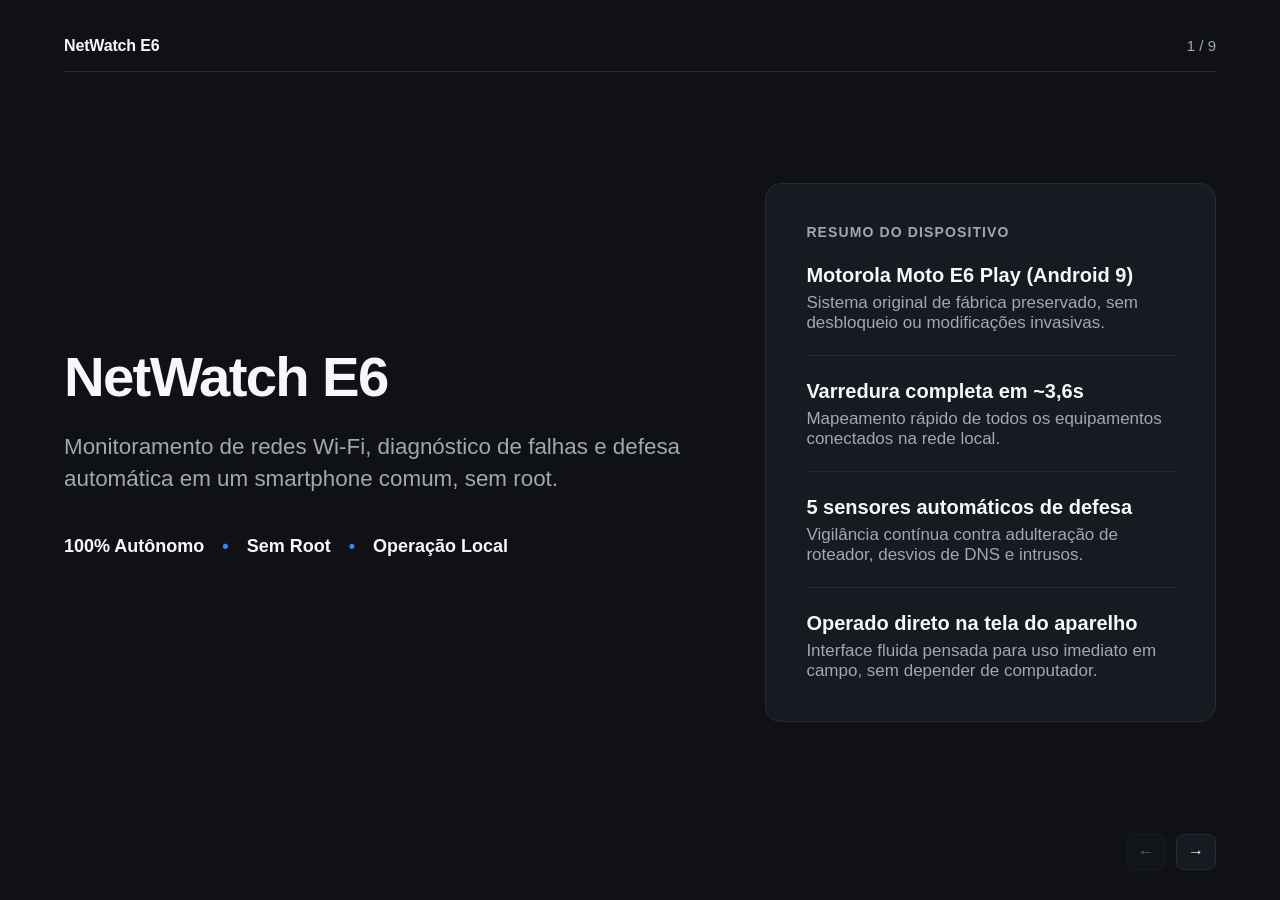
==== index.html @ 3c1adde3 "feat: NetWatch E6 - Monitoramento de rede, SOC automatico sem root e apresentacao interativa" ====
<!DOCTYPE html>
<html lang="pt-BR">
<head>
  <meta charset="UTF-8" />
  <meta name="viewport" content="width=device-width, initial-scale=1.0" />
  <title>NetWatch E6</title>
  <style>
    :root {
      --bg: #0F1115;
      --surface: #171A21;
      --surface-hover: #1D212A;
      --border: #262A34;
      --border-active: #3B82F6;
      --text: #F5F7FA;
      --text-muted: #A1A7B3;
      --accent: #3B82F6;
      --safe: #10B981;
      --warn: #F59E0B;
      --crit: #EF4444;
      --font: 'Inter', -apple-system, BlinkMacSystemFont, 'Segoe UI', Roboto, sans-serif;
    }

    * {
      box-sizing: border-box;
      margin: 0;
      padding: 0;
    }

    html, body {
      width: 100%;
      height: 100%;
      background-color: var(--bg);
      color: var(--text);
      font-family: var(--font);
      overflow: hidden;
      -webkit-font-smoothing: antialiased;
      user-select: none;
    }

    .deck {
      display: flex;
      flex-direction: column;
      width: 100vw;
      height: 100vh;
      max-width: 1680px;
      margin: 0 auto;
      padding: 36px 64px 28px;
    }

    /* Topo minimalista */
    .topbar {
      display: flex;
      align-items: center;
      justify-content: space-between;
      height: 36px;
      flex-shrink: 0;
      border-bottom: 1px solid var(--border);
      padding-bottom: 16px;
    }

    .brand {
      font-size: 16px;
      font-weight: 600;
      letter-spacing: -0.01em;
      color: var(--text);
    }

    .slide-counter {
      font-size: 15px;
      font-weight: 500;
      color: var(--text-muted);
      font-variant-numeric: tabular-nums;
    }

    /* Área principal 16:9 bem preenchida */
    .stage {
      position: relative;
      flex: 1;
      display: flex;
      align-items: center;
      width: 100%;
      overflow: hidden;
    }

    .slide {
      position: absolute;
      inset: 0;
      display: flex;
      flex-direction: column;
      justify-content: center;
      opacity: 0;
      pointer-events: none;
      transform: translateY(10px);
      transition: opacity 0.28s ease, transform 0.28s ease;
      padding: 24px 0;
    }

    .slide.active {
      opacity: 1;
      pointer-events: auto;
      transform: translateY(0);
    }

    /* Tipografia */
    .slide-header {
      margin-bottom: 32px;
    }

    .slide-title {
      font-size: clamp(36px, 3.2vw, 50px);
      font-weight: 700;
      letter-spacing: -0.025em;
      line-height: 1.12;
      color: var(--text);
      margin-bottom: 12px;
    }

    .slide-lead {
      font-size: clamp(19px, 1.45vw, 23px);
      color: var(--text-muted);
      line-height: 1.45;
      max-width: 980px;
      font-weight: 400;
    }

    /* Cartões e superfícies */
    .card {
      background-color: var(--surface);
      border: 1px solid var(--border);
      border-radius: 14px;
      padding: 32px 36px;
    }

    .card-title {
      font-size: clamp(21px, 1.55vw, 25px);
      font-weight: 600;
      color: var(--text);
      letter-spacing: -0.015em;
      margin-bottom: 12px;
      line-height: 1.25;
    }

    .card-text {
      font-size: clamp(18px, 1.3vw, 21px);
      color: var(--text-muted);
      line-height: 1.55;
    }

    /* Slide 1 - Capa 60% / 40% */
    .hero-grid {
      display: grid;
      grid-template-columns: 1.45fr 1fr;
      gap: 48px;
      align-items: stretch;
      width: 100%;
    }

    .hero-left {
      display: flex;
      flex-direction: column;
      justify-content: center;
      padding-right: 16px;
    }

    .hero-title {
      font-size: clamp(48px, 4.4vw, 68px);
      font-weight: 750;
      letter-spacing: -0.03em;
      line-height: 1.05;
      margin-bottom: 24px;
      color: var(--text);
    }

    .hero-subtitle {
      font-size: clamp(22px, 1.75vw, 28px);
      line-height: 1.45;
      color: var(--text-muted);
      margin-bottom: 40px;
      font-weight: 400;
    }

    .hero-pillars {
      display: flex;
      align-items: center;
      gap: 18px;
      font-size: clamp(18px, 1.3vw, 21px);
      font-weight: 600;
      color: var(--text);
    }

    .hero-pillars span.dot {
      color: var(--accent);
    }

    .hero-right {
      display: flex;
      flex-direction: column;
      justify-content: space-between;
      background-color: var(--surface);
      border: 1px solid var(--border);
      border-radius: 16px;
      padding: 40px;
    }

    .summary-label {
      font-size: 14px;
      font-weight: 600;
      text-transform: uppercase;
      letter-spacing: 0.08em;
      color: var(--text-muted);
      margin-bottom: 24px;
    }

    .summary-list {
      display: flex;
      flex-direction: column;
      gap: 24px;
    }

    .summary-item {
      padding-bottom: 22px;
      border-bottom: 1px solid var(--border);
    }

    .summary-item:last-child {
      padding-bottom: 0;
      border-bottom: none;
    }

    .summary-item-title {
      font-size: clamp(20px, 1.45vw, 24px);
      font-weight: 600;
      color: var(--text);
      margin-bottom: 6px;
    }

    .summary-item-desc {
      font-size: clamp(17px, 1.2vw, 19px);
      color: var(--text-muted);
    }

    /* Slide 2 & Slide 6 - Duas colunas */
    .two-col {
      display: grid;
      grid-template-columns: 1fr 1fr;
      gap: 36px;
      width: 100%;
      align-items: stretch;
    }

    .col-card {
      background-color: var(--surface);
      border: 1px solid var(--border);
      border-radius: 16px;
      padding: 42px 44px;
      display: flex;
      flex-direction: column;
      justify-content: space-between;
    }

    .col-tag {
      font-size: 14px;
      font-weight: 600;
      text-transform: uppercase;
      letter-spacing: 0.08em;
      color: var(--accent);
      margin-bottom: 18px;
    }

    .col-tag.neutral {
      color: var(--text-muted);
    }

    .col-heading {
      font-size: clamp(26px, 2vw, 32px);
      font-weight: 650;
      letter-spacing: -0.02em;
      color: var(--text);
      margin-bottom: 20px;
      line-height: 1.25;
    }

    .col-body {
      font-size: clamp(19px, 1.4vw, 22px);
      color: var(--text-muted);
      line-height: 1.6;
    }

    .clean-list {
      list-style: none;
      display: flex;
      flex-direction: column;
      gap: 18px;
      margin-top: 8px;
    }

    .clean-list li {
      font-size: clamp(18px, 1.3vw, 21px);
      color: var(--text-muted);
      line-height: 1.5;
      padding-left: 22px;
      position: relative;
    }

    .clean-list li strong {
      color: var(--text);
      font-weight: 600;
    }

    .clean-list li::before {
      content: "";
      position: absolute;
      left: 0;
      top: 11px;
      width: 7px;
      height: 7px;
      border-radius: 50%;
      background-color: var(--accent);
    }

    .clean-list.neutral-list li::before {
      background-color: var(--text-muted);
    }

    /* Slide 3 - Topologia de Rede (70% / 30%) */
    .topology-layout {
      display: grid;
      grid-template-columns: 2.25fr 1fr;
      gap: 32px;
      width: 100%;
      align-items: stretch;
    }

    .topology-stage {
      background-color: var(--surface);
      border: 1px solid var(--border);
      border-radius: 16px;
      padding: 24px 28px 20px;
      display: flex;
      flex-direction: column;
      justify-content: space-between;
    }

    .topology-svg-wrap {
      width: 100%;
      flex: 1;
      display: flex;
      align-items: center;
      justify-content: center;
    }

    .topology-svg {
      width: 100%;
      height: auto;
      max-height: 360px;
      overflow: visible;
    }

    .topo-mode-bar {
      display: flex;
      align-items: center;
      justify-content: space-between;
      gap: 16px;
      padding-top: 16px;
      border-top: 1px solid var(--border);
      margin-top: 10px;
    }

    .topo-mode-buttons {
      display: flex;
      align-items: center;
      gap: 10px;
    }

    .topo-mode-btn {
      background-color: var(--bg);
      color: var(--text-muted);
      border: 1px solid var(--border);
      border-radius: 8px;
      padding: 9px 15px;
      font-size: 15px;
      font-weight: 500;
      font-family: var(--font);
      cursor: pointer;
      transition: all 0.18s ease;
    }

    .topo-mode-btn:hover {
      color: var(--text);
      background-color: var(--surface-hover);
    }

    .topo-mode-btn.active {
      color: var(--text);
      border-color: var(--accent);
      background-color: var(--surface-hover);
    }

    .topo-mode-caption {
      font-size: 15px;
      color: var(--text-muted);
      text-align: right;
    }

    .topology-side {
      background-color: var(--surface);
      border: 1px solid var(--border);
      border-radius: 16px;
      padding: 32px 34px;
      display: flex;
      flex-direction: column;
      justify-content: space-between;
    }

    .topo-side-item {
      padding-bottom: 22px;
      border-bottom: 1px solid var(--border);
    }

    .topo-side-item:last-child {
      padding-bottom: 0;
      border-bottom: none;
    }

    .topo-side-title {
      font-size: clamp(19px, 1.35vw, 22px);
      font-weight: 600;
      color: var(--text);
      margin-bottom: 8px;
      line-height: 1.3;
    }

    .topo-side-desc {
      font-size: clamp(16px, 1.15vw, 18px);
      color: var(--text-muted);
      line-height: 1.5;
    }

    @keyframes dashFlow {
      to {
        stroke-dashoffset: -28;
      }
    }

    .flow-line {
      stroke-dasharray: 7 7;
      animation: dashFlow 1.1s linear infinite;
    }

    .topo-group {
      opacity: 0;
      transition: opacity 0.25s ease;
      pointer-events: none;
    }

    .topo-group.visible {
      opacity: 1;
    }

    /* Slide 3 - 5 Telas do App (Interativo) */
    .tabs-layout {
      display: grid;
      grid-template-columns: 380px 1fr;
      gap: 36px;
      width: 100%;
      align-items: stretch;
    }

    .tab-buttons {
      display: flex;
      flex-direction: column;
      gap: 12px;
    }

    .tab-btn {
      background-color: var(--surface);
      border: 1px solid var(--border);
      border-radius: 12px;
      padding: 20px 24px;
      text-align: left;
      cursor: pointer;
      transition: background-color 0.18s ease, border-color 0.18s ease;
      display: flex;
      align-items: center;
      justify-content: space-between;
      color: var(--text);
      font-family: var(--font);
    }

    .tab-btn:hover {
      background-color: var(--surface-hover);
    }

    .tab-btn.active {
      border-color: var(--accent);
      background-color: var(--surface-hover);
    }

    .tab-btn-name {
      font-size: clamp(18px, 1.3vw, 21px);
      font-weight: 600;
    }

    .tab-btn-num {
      font-size: 15px;
      font-weight: 500;
      color: var(--text-muted);
    }

    .tab-btn.active .tab-btn-num {
      color: var(--accent);
    }

    .tab-panel {
      background-color: var(--surface);
      border: 1px solid var(--border);
      border-radius: 16px;
      padding: 44px 48px;
      display: flex;
      flex-direction: column;
      justify-content: space-between;
    }

    .tab-panel-label {
      font-size: 14px;
      font-weight: 600;
      text-transform: uppercase;
      letter-spacing: 0.08em;
      color: var(--accent);
      margin-bottom: 14px;
    }

    .tab-panel-title {
      font-size: clamp(28px, 2.2vw, 36px);
      font-weight: 700;
      letter-spacing: -0.02em;
      color: var(--text);
      margin-bottom: 18px;
    }

    .tab-panel-desc {
      font-size: clamp(20px, 1.5vw, 24px);
      color: var(--text-muted);
      line-height: 1.55;
      margin-bottom: 32px;
    }

    .tab-highlights {
      display: grid;
      grid-template-columns: 1fr 1fr;
      gap: 20px;
      padding-top: 28px;
      border-top: 1px solid var(--border);
    }

    .tab-highlight-item {
      display: flex;
      flex-direction: column;
      gap: 6px;
    }

    .tab-highlight-title {
      font-size: 18px;
      font-weight: 600;
      color: var(--text);
    }

    .tab-highlight-text {
      font-size: 17px;
      color: var(--text-muted);
      line-height: 1.45;
    }

    /* Slide 4 - Descoberta Rápida */
    .metrics-row {
      display: grid;
      grid-template-columns: repeat(3, 1fr);
      gap: 28px;
      margin-bottom: 28px;
    }

    .metric-card {
      background-color: var(--surface);
      border: 1px solid var(--border);
      border-radius: 14px;
      padding: 32px 36px;
    }

    .metric-value {
      font-size: clamp(40px, 3.4vw, 54px);
      font-weight: 750;
      letter-spacing: -0.03em;
      color: var(--text);
      margin-bottom: 10px;
      line-height: 1;
    }

    .metric-caption {
      font-size: clamp(18px, 1.3vw, 21px);
      color: var(--text-muted);
      line-height: 1.4;
    }

    /* Slide 6 - Proteção de Escopo em Redes Grandes */
    .scope-flow-bar {
      margin-top: 24px;
      background-color: var(--surface);
      border: 1px solid var(--border);
      border-radius: 14px;
      padding: 22px 28px;
      display: grid;
      grid-template-columns: 1fr auto 1fr auto 1.25fr;
      align-items: center;
      gap: 20px;
    }

    .scope-step {
      display: flex;
      flex-direction: column;
      gap: 6px;
    }

    .scope-step-label {
      font-size: 13px;
      font-weight: 600;
      text-transform: uppercase;
      letter-spacing: 0.08em;
      color: var(--text-muted);
    }

    .scope-step-label.accent {
      color: var(--accent);
    }

    .scope-step-value {
      font-size: clamp(18px, 1.3vw, 21px);
      font-weight: 600;
      color: var(--text);
      line-height: 1.35;
    }

    .scope-step-sub {
      font-size: 15px;
      color: var(--text-muted);
    }

    .scope-arrow {
      font-size: 20px;
      color: var(--text-muted);
      padding: 0 4px;
      user-select: none;
    }

    /* Slide 5 - Defesa Automática MITRE ATT&CK */
    .sensors-top-row {
      display: grid;
      grid-template-columns: repeat(3, 1fr);
      gap: 22px;
      margin-bottom: 22px;
    }

    .sensors-bottom-row {
      display: grid;
      grid-template-columns: repeat(2, 1fr);
      gap: 22px;
      margin-bottom: 24px;
    }

    .sensor-card {
      background-color: var(--surface);
      border: 1px solid var(--border);
      border-radius: 14px;
      padding: 24px 28px;
      display: flex;
      flex-direction: column;
      justify-content: space-between;
    }

    .sensor-header {
      display: flex;
      align-items: baseline;
      justify-content: space-between;
      gap: 12px;
      margin-bottom: 10px;
    }

    .sensor-title {
      font-size: clamp(19px, 1.35vw, 22px);
      font-weight: 600;
      color: var(--text);
      letter-spacing: -0.01em;
    }

    .mitre-code {
      font-size: 14px;
      font-weight: 600;
      color: var(--accent);
      white-space: nowrap;
    }

    .sensor-desc {
      font-size: clamp(17px, 1.18vw, 19px);
      color: var(--text-muted);
      line-height: 1.5;
    }

    /* Barra de demonstração de alerta no Slide 5 */
    .demo-bar {
      background-color: var(--surface);
      border: 1px solid var(--border);
      border-radius: 14px;
      padding: 18px 28px;
      display: flex;
      align-items: center;
      justify-content: space-between;
      gap: 24px;
    }

    .demo-status-group {
      display: flex;
      align-items: center;
      gap: 18px;
    }

    .status-indicator {
      display: inline-flex;
      align-items: center;
      gap: 10px;
      font-size: 17px;
      font-weight: 600;
      padding: 8px 16px;
      border-radius: 8px;
      background-color: rgba(16, 185, 129, 0.12);
      color: var(--safe);
    }

    .status-indicator.warning {
      background-color: rgba(245, 158, 11, 0.14);
      color: var(--warn);
    }

    .status-dot {
      width: 9px;
      height: 9px;
      border-radius: 50%;
      background-color: currentColor;
    }

    .demo-message {
      font-size: 18px;
      color: var(--text);
    }

    .demo-message span.muted {
      color: var(--text-muted);
    }

    .demo-actions {
      display: flex;
      align-items: center;
      gap: 12px;
    }

    .btn-action {
      background-color: var(--bg);
      color: var(--text);
      border: 1px solid var(--border);
      border-radius: 8px;
      padding: 10px 18px;
      font-size: 16px;
      font-weight: 500;
      font-family: var(--font);
      cursor: pointer;
      transition: border-color 0.18s ease, background-color 0.18s ease;
      white-space: nowrap;
    }

    .btn-action:hover {
      border-color: var(--accent);
      background-color: var(--surface-hover);
    }

    /* Slide 7 - Encerramento */
    .closing-wrap {
      display: flex;
      flex-direction: column;
      justify-content: center;
      align-items: flex-start;
      max-width: 1180px;
      padding: 20px 0;
    }

    .closing-statement {
      font-size: clamp(38px, 3.5vw, 56px);
      font-weight: 700;
      letter-spacing: -0.025em;
      line-height: 1.18;
      color: var(--text);
      margin-bottom: 48px;
    }

    .closing-pillars {
      display: grid;
      grid-template-columns: repeat(3, 1fr);
      gap: 28px;
      width: 100%;
      margin-bottom: 40px;
    }

    .closing-pillar-card {
      background-color: var(--surface);
      border: 1px solid var(--border);
      border-radius: 14px;
      padding: 28px 32px;
    }

    .closing-pillar-title {
      font-size: 22px;
      font-weight: 600;
      color: var(--text);
      margin-bottom: 8px;
    }

    .closing-pillar-desc {
      font-size: 18px;
      color: var(--text-muted);
      line-height: 1.45;
    }

    .closing-ready {
      display: inline-flex;
      align-items: center;
      gap: 12px;
      font-size: 18px;
      color: var(--text-muted);
    }

    .closing-ready-dot {
      width: 9px;
      height: 9px;
      border-radius: 50%;
      background-color: var(--safe);
    }

    /* Rodapé minimalista */
    .bottombar {
      display: flex;
      align-items: center;
      justify-content: flex-end;
      height: 40px;
      flex-shrink: 0;
      gap: 10px;
    }

    .nav-arrow {
      background-color: var(--surface);
      border: 1px solid var(--border);
      color: var(--text);
      width: 40px;
      height: 36px;
      border-radius: 8px;
      font-size: 16px;
      cursor: pointer;
      display: flex;
      align-items: center;
      justify-content: center;
      transition: background-color 0.15s ease, border-color 0.15s ease;
    }

    .nav-arrow:hover:not(:disabled) {
      background-color: var(--surface-hover);
      border-color: var(--accent);
    }

    .nav-arrow:disabled {
      opacity: 0.35;
      cursor: default;
    }
  </style>
</head>
<body>
  <div class="deck">
    <header class="topbar">
      <div class="brand">NetWatch E6</div>
      <div class="slide-counter" id="slideCounter">1 / 9</div>
    </header>

    <main class="stage">
      <!-- Slide 1 — Capa -->
      <section class="slide active" data-index="0">
        <div class="hero-grid">
          <div class="hero-left">
            <h1 class="hero-title">NetWatch E6</h1>
            <p class="hero-subtitle">
              Monitoramento de redes Wi-Fi, diagnóstico de falhas e defesa automática em um smartphone comum, sem root.
            </p>
            <div class="hero-pillars">
              <span>100% Autônomo</span>
              <span class="dot">•</span>
              <span>Sem Root</span>
              <span class="dot">•</span>
              <span>Operação Local</span>
            </div>
          </div>

          <div class="hero-right">
            <div class="summary-label">Resumo do Dispositivo</div>
            <div class="summary-list">
              <div class="summary-item">
                <div class="summary-item-title">Motorola Moto E6 Play (Android 9)</div>
                <div class="summary-item-desc">Sistema original de fábrica preservado, sem desbloqueio ou modificações invasivas.</div>
              </div>
              <div class="summary-item">
                <div class="summary-item-title">Varredura completa em ~3,6s</div>
                <div class="summary-item-desc">Mapeamento rápido de todos os equipamentos conectados na rede local.</div>
              </div>
              <div class="summary-item">
                <div class="summary-item-title">5 sensores automáticos de defesa</div>
                <div class="summary-item-desc">Vigilância contínua contra adulteração de roteador, desvios de DNS e intrusos.</div>
              </div>
              <div class="summary-item">
                <div class="summary-item-title">Operado direto na tela do aparelho</div>
                <div class="summary-item-desc">Interface fluida pensada para uso imediato em campo, sem depender de computador.</div>
              </div>
            </div>
          </div>
        </div>
      </section>

      <!-- Slide 2 — O Problema e a Proposta -->
      <section class="slide" data-index="1">
        <div class="slide-header">
          <h2 class="slide-title">O Problema e a Proposta</h2>
          <p class="slide-lead">Visibilidade imediata da rede local sem infraestrutura dedicada e sem comprometer a segurança do aparelho.</p>
        </div>

        <div class="two-col">
          <div class="col-card">
            <div>
              <div class="col-tag neutral">O Cenário Atual</div>
              <h3 class="col-heading">Ferramentas tradicionais exigem equipamentos caros ou modificações de risco</h3>
              <p class="col-body">
                Monitorar redes locais normalmente exige notebooks, softwares complexos, acesso administrativo ao roteador ou celulares modificados com root — o que aumenta o custo operacional, expõe o dispositivo a falhas de segurança e dificulta o diagnóstico rápido no local.
              </p>
            </div>
          </div>

          <div class="col-card">
            <div>
              <div class="col-tag">A Solução NetWatch E6</div>
              <h3 class="col-heading">Um smartphone comum transformado em monitor portátil independente</h3>
              <p class="col-body">
                O NetWatch E6 transforma um smartphone comum e travado de fábrica, com a segurança original do Android preservada, em uma estação autônoma de monitoramento. Basta conectar no Wi-Fi para ele mapear dispositivos, diagnosticar falhas e vigiar a rede sozinho.
              </p>
            </div>
          </div>
        </div>
      </section>

      <!-- Slide 3 — Posicionamento na Rede (Topologia estilo Packet Tracer) -->
      <section class="slide" data-index="2">
        <div class="slide-header" style="margin-bottom: 24px;">
          <h2 class="slide-title">Como o NetWatch E6 atua na rede doméstica</h2>
          <p class="slide-lead">Conectado ao Wi-Fi como um aparelho comum, sem interceptar o tráfego de terceiros e sem alterar o roteador.</p>
        </div>

        <div class="topology-layout">
          <div class="topology-stage">
            <div class="topology-svg-wrap">
              <svg class="topology-svg" viewBox="0 0 880 370" fill="none" xmlns="http://www.w3.org/2000/svg">
                <!-- Linhas base físicas/Wi-Fi estáticas -->
                <g stroke="#262A34" stroke-width="2">
                  <!-- Internet <-> Roteador -->
                  <line x1="210" y1="185" x2="365" y2="185" />
                  <!-- Roteador <-> Notebook -->
                  <line x1="495" y1="155" x2="670" y2="68" />
                  <!-- Roteador <-> Smart TV -->
                  <line x1="495" y1="185" x2="670" y2="185" />
                  <!-- Roteador <-> Celular Confiável -->
                  <line x1="495" y1="215" x2="670" y2="302" />
                  <!-- Roteador <-> NetWatch E6 -->
                  <line x1="430" y1="235" x2="430" y2="292" />
                </g>

                <!-- MODO 1: Descoberta e Portas (NetWatch E6 -> Roteador -> Hosts) -->
                <g id="topoMode1" class="topo-group visible">
                  <path d="M 430 292 L 430 235" stroke="#3B82F6" stroke-width="2.5" class="flow-line" />
                  <path d="M 495 155 L 670 68" stroke="#3B82F6" stroke-width="2.5" class="flow-line" />
                  <path d="M 495 185 L 670 185" stroke="#3B82F6" stroke-width="2.5" class="flow-line" />
                  <path d="M 495 215 L 670 302" stroke="#3B82F6" stroke-width="2.5" class="flow-line" />
                  <circle cx="670" cy="68" r="4.5" fill="#3B82F6" />
                  <circle cx="670" cy="185" r="4.5" fill="#3B82F6" />
                  <circle cx="670" cy="302" r="4.5" fill="#3B82F6" />
                </g>

                <!-- MODO 2: Diagnóstico Externo (NetWatch E6 -> Roteador -> Internet) -->
                <g id="topoMode2" class="topo-group">
                  <path d="M 430 292 L 430 235" stroke="#3B82F6" stroke-width="2.8" class="flow-line" />
                  <path d="M 365 185 L 210 185" stroke="#3B82F6" stroke-width="2.8" class="flow-line" />
                  <circle cx="210" cy="185" r="5" fill="#3B82F6" />
                  <circle cx="365" cy="185" r="5" fill="#3B82F6" />
                </g>

                <!-- MODO 3: Isolamento e Privacidade (Hosts -> Roteador -> Internet direto, sem passar pelo E6) -->
                <g id="topoMode3" class="topo-group">
                  <path d="M 670 68 L 495 155" stroke="#A1A7B3" stroke-width="2.5" class="flow-line" />
                  <path d="M 670 185 L 495 185" stroke="#A1A7B3" stroke-width="2.5" class="flow-line" />
                  <path d="M 670 302 L 495 215" stroke="#A1A7B3" stroke-width="2.5" class="flow-line" />
                  <path d="M 365 185 L 210 185" stroke="#A1A7B3" stroke-width="2.5" class="flow-line" />
                  <!-- Indicador visual de isolamento no NetWatch E6 -->
                  <rect x="312" y="286" width="236" height="74" rx="14" stroke="#10B981" stroke-width="1.5" stroke-dasharray="5 5" />
                </g>

                <!-- NÓ: INTERNET (Nuvem) -->
                <g transform="translate(50, 135)">
                  <rect x="0" y="0" width="160" height="100" rx="14" fill="#0F1115" stroke="#262A34" stroke-width="1.8" />
                  <!-- Ícone Nuvem / Globo limpo -->
                  <path d="M68 48 C62 48 58 43 58 38 C58 33 62 29 67 29 C69 22 76 18 83 18 C92 18 98 25 99 33 C103 34 106 38 106 42 C106 46 102 48 98 48 Z" stroke="#A1A7B3" stroke-width="1.8" stroke-linecap="round" stroke-linejoin="round" fill="none" />
                  <text x="80" y="72" text-anchor="middle" fill="#F5F7FA" font-size="15" font-weight="600" font-family="Inter, sans-serif">Internet (WAN)</text>
                  <text x="80" y="90" text-anchor="middle" fill="#A1A7B3" font-size="12" font-family="Inter, sans-serif">DNS e Saída Externa</text>
                </g>

                <!-- NÓ: ROTEADOR WI-FI (Centro) -->
                <g transform="translate(365, 135)">
                  <rect x="0" y="0" width="130" height="100" rx="14" fill="#0F1115" stroke="#262A34" stroke-width="1.8" />
                  <!-- Ícone Roteador -->
                  <rect x="42" y="34" width="46" height="16" rx="4" stroke="#F5F7FA" stroke-width="1.8" />
                  <line x1="50" y1="34" x2="46" y2="20" stroke="#F5F7FA" stroke-width="1.8" stroke-linecap="round" />
                  <line x1="80" y1="34" x2="84" y2="20" stroke="#F5F7FA" stroke-width="1.8" stroke-linecap="round" />
                  <circle cx="52" cy="42" r="2" fill="#10B981" />
                  <circle cx="60" cy="42" r="2" fill="#3B82F6" />
                  <text x="65" y="72" text-anchor="middle" fill="#F5F7FA" font-size="15" font-weight="600" font-family="Inter, sans-serif">Roteador Wi-Fi</text>
                  <text x="65" y="90" text-anchor="middle" fill="#A1A7B3" font-size="12" font-family="Inter, sans-serif">Ponto Central</text>
                </g>

                <!-- NÓ: NETWATCH E6 (Abaixo do Roteador, borda azul sutil) -->
                <g transform="translate(318, 292)">
                  <rect x="0" y="0" width="224" height="62" rx="12" fill="#0F1115" stroke="#3B82F6" stroke-width="2" />
                  <!-- Ícone Smartphone E6 -->
                  <rect x="18" y="13" width="22" height="36" rx="4" stroke="#3B82F6" stroke-width="1.8" />
                  <circle cx="29" cy="44" r="1.5" fill="#3B82F6" />
                  <text x="54" y="28" fill="#F5F7FA" font-size="15" font-weight="600" font-family="Inter, sans-serif">NetWatch E6</text>
                  <text x="54" y="46" fill="#A1A7B3" font-size="12.5" font-family="Inter, sans-serif">Moto E6 Play • Sem Root</text>
                </g>

                <!-- NÓ: NOTEBOOK (Direita Topo) -->
                <g transform="translate(670, 26)">
                  <rect x="0" y="0" width="175" height="82" rx="12" fill="#0F1115" stroke="#262A34" stroke-width="1.6" />
                  <!-- Ícone Notebook -->
                  <rect x="18" y="22" width="28" height="18" rx="2" stroke="#A1A7B3" stroke-width="1.7" />
                  <line x1="14" y1="43" x2="50" y2="43" stroke="#A1A7B3" stroke-width="1.7" stroke-linecap="round" />
                  <text x="60" y="38" fill="#F5F7FA" font-size="15" font-weight="600" font-family="Inter, sans-serif">Notebook</text>
                  <text x="60" y="56" fill="#A1A7B3" font-size="12" font-family="Inter, sans-serif">Confiável</text>
                </g>

                <!-- NÓ: SMART TV (Direita Meio) -->
                <g transform="translate(670, 144)">
                  <rect x="0" y="0" width="175" height="82" rx="12" fill="#0F1115" stroke="#262A34" stroke-width="1.6" />
                  <!-- Ícone Smart TV -->
                  <rect x="18" y="20" width="28" height="20" rx="2" stroke="#A1A7B3" stroke-width="1.7" />
                  <line x1="26" y1="44" x2="38" y2="44" stroke="#A1A7B3" stroke-width="1.7" stroke-linecap="round" />
                  <text x="60" y="38" fill="#F5F7FA" font-size="15" font-weight="600" font-family="Inter, sans-serif">Smart TV</text>
                  <text x="60" y="56" fill="#A1A7B3" font-size="12" font-family="Inter, sans-serif">Confiável</text>
                </g>

                <!-- NÓ: CELULAR CONFIÁVEL (Direita Base) -->
                <g transform="translate(670, 262)">
                  <rect x="0" y="0" width="175" height="82" rx="12" fill="#0F1115" stroke="#262A34" stroke-width="1.6" />
                  <!-- Ícone Celular -->
                  <rect x="24" y="18" width="18" height="30" rx="3" stroke="#A1A7B3" stroke-width="1.7" />
                  <circle cx="33" cy="43" r="1.3" fill="#A1A7B3" />
                  <text x="60" y="38" fill="#F5F7FA" font-size="15" font-weight="600" font-family="Inter, sans-serif">Celular</text>
                  <text x="60" y="56" fill="#A1A7B3" font-size="12" font-family="Inter, sans-serif">Confiável</text>
                </g>
              </svg>
            </div>

            <div class="topo-mode-bar">
              <div class="topo-mode-buttons" id="topoModeBtns">
                <button class="topo-mode-btn active" type="button" data-mode="1">1. Descoberta e Portas</button>
                <button class="topo-mode-btn" type="button" data-mode="2">2. Diagnóstico Externo</button>
                <button class="topo-mode-btn" type="button" data-mode="3">3. Isolamento e Privacidade</button>
              </div>
              <div class="topo-mode-caption" id="topoModeCaption">
                Sondas rápidas de presença e portas enviadas pelo roteador até os aparelhos.
              </div>
            </div>
          </div>

          <div class="topology-side">
            <div class="topo-side-item">
              <div class="topo-side-title">Sem configuração no roteador</div>
              <div class="topo-side-desc">Basta conectar no Wi-Fi como qualquer celular comum para começar a mapear a rede automaticamente.</div>
            </div>
            <div class="topo-side-item">
              <div class="topo-side-title">Posicionamento lateral (passivo e autorizado)</div>
              <div class="topo-side-desc">Não fica no meio da conexão da casa e nunca derruba a internet se o aparelho desligar ou sair do alcance.</div>
            </div>
            <div class="topo-side-item">
              <div class="topo-side-title">Acesso isolado</div>
              <div class="topo-side-desc">O painel roda apenas na tela do próprio E6 (127.0.0.1), permanecendo invisível para os outros aparelhos da casa.</div>
            </div>
          </div>
        </div>
      </section>

      <!-- Slide 4 — Como o Aplicativo Funciona na Prática (5 Telas do App) -->
      <section class="slide" data-index="3">
        <div class="slide-header">
          <h2 class="slide-title">Como o Aplicativo Funciona na Prática</h2>
          <p class="slide-lead">Cinco áreas integradas para diagnóstico, inventário, defesa ativa e geração de relatórios diretamente no celular.</p>
        </div>

        <div class="tabs-layout">
          <div class="tab-buttons" id="appTabs">
            <button class="tab-btn active" type="button" data-tab="0">
              <span class="tab-btn-name">Visão Geral</span>
              <span class="tab-btn-num">01</span>
            </button>
            <button class="tab-btn" type="button" data-tab="1">
              <span class="tab-btn-name">Dispositivos</span>
              <span class="tab-btn-num">02</span>
            </button>
            <button class="tab-btn" type="button" data-tab="2">
              <span class="tab-btn-name">Serviços</span>
              <span class="tab-btn-num">03</span>
            </button>
            <button class="tab-btn" type="button" data-tab="3">
              <span class="tab-btn-name">Defesa</span>
              <span class="tab-btn-num">04</span>
            </button>
            <button class="tab-btn" type="button" data-tab="4">
              <span class="tab-btn-name">Relatórios</span>
              <span class="tab-btn-num">05</span>
            </button>
          </div>

          <div class="tab-panel" id="tabPanel">
            <div>
              <div class="tab-panel-label" id="tabLabel">Tela 01 de 05</div>
              <h3 class="tab-panel-title" id="tabTitle">Visão Geral</h3>
              <p class="tab-panel-desc" id="tabDesc">
                Mostra em segundos se a rede está operacional ou exatamente onde está a falha — no roteador local, na saída para a internet ou na resolução de nomes DNS — acompanhando a latência de cada etapa.
              </p>
            </div>
            <div class="tab-highlights" id="tabHighlights">
              <div class="tab-highlight-item">
                <div class="tab-highlight-title">Diagnóstico por etapa</div>
                <div class="tab-highlight-text">Separa claramente problemas internos do Wi-Fi de quedas externas da operadora.</div>
              </div>
              <div class="tab-highlight-item">
                <div class="tab-highlight-title">Leitura instantânea</div>
                <div class="tab-highlight-text">Exibe velocidade de resposta, consumo do próprio aparelho e resumo dos equipamentos ativos.</div>
              </div>
            </div>
          </div>
        </div>
      </section>

      <!-- Slide 5 — Descoberta Rápida e Inteligente -->
      <section class="slide" data-index="4">
        <div class="slide-header">
          <h2 class="slide-title">Descoberta Rápida e Inteligente</h2>
          <p class="slide-lead">Varredura em duas etapas para detectar entradas e saídas quase em tempo real sem sobrecarregar a rede.</p>
        </div>

        <div class="metrics-row">
          <div class="metric-card">
            <div class="metric-value">~0,8s</div>
            <div class="metric-caption">Verificação de aparelhos já conhecidos</div>
          </div>
          <div class="metric-card">
            <div class="metric-value">~3,6s</div>
            <div class="metric-caption">Varredura completa da rede local</div>
          </div>
          <div class="metric-card">
            <div class="metric-value">16 portas</div>
            <div class="metric-caption">Serviços auditados por equipamento</div>
          </div>
        </div>

        <div class="two-col">
          <div class="card">
            <h3 class="card-title">Encontra aparelhos que bloqueiam ping</h3>
            <p class="card-text">
              Combina testes rápidos de conexão TCP, consultas UDP e a tabela interna de rede do sistema para detectar celulares modernos e computadores mesmo quando o firewall bloqueia respostas tradicionais.
            </p>
          </div>
          <div class="card">
            <h3 class="card-title">Identificação precisa</h3>
            <p class="card-text">
              Cruza o fabricante do endereço MAC com a resposta real dos serviços abertos na rede, garantindo identificação confiável de roteadores, servidores e terminais mesmo quando há uso de MAC aleatório.
            </p>
          </div>
        </div>
      </section>

      <!-- Slide 6 — Proteção de Escopo em Redes Grandes -->
      <section class="slide" data-index="5">
        <div class="slide-header" style="margin-bottom: 24px;">
          <h2 class="slide-title">Proteção de Escopo em Redes Grandes</h2>
          <p class="slide-lead">Como o NetWatch E6 evita travamentos quando conectado a redes corporativas ou públicas com milhares de dispositivos.</p>
        </div>

        <div class="two-col">
          <div class="col-card" style="padding: 32px 36px;">
            <div>
              <div class="col-tag neutral">O Risco (Redes /22, /20 ou /16)</div>
              <h3 class="col-heading" style="font-size: clamp(22px, 1.7vw, 27px); margin-bottom: 16px;">Faixas extensas podem conter até 65.534 endereços IP</h3>
              <ul class="clean-list neutral-list">
                <li>Em redes grandes — como empresas, shoppings ou universidades — uma única faixa pode abranger até <strong>65.534 endereços IP</strong> (/16).</li>
                <li>Tentar varrer todos os endereços de uma só vez em um smartphone comum causaria demora excessiva, alto consumo de bateria e travamento por falta de memória.</li>
              </ul>
            </div>
          </div>

          <div class="col-card" style="padding: 32px 36px;">
            <div>
              <div class="col-tag">A Solução (Teto Automático /24)</div>
              <h3 class="col-heading" style="font-size: clamp(22px, 1.7vw, 27px); margin-bottom: 16px;">Limite inteligente para o bloco local de 254 endereços</h3>
              <ul class="clean-list">
                <li>O sistema identifica automaticamente quando a rede é maior que /24 e aplica um <strong>limite de escopo</strong> imediato.</li>
                <li>Em vez de varrer dezenas de milhares de IPs, ele recorta a varredura apenas para o <strong>bloco local de 254 endereços</strong> onde o aparelho está conectado.</li>
                <li><strong>Resultado:</strong> o ciclo continua previsível (<strong>~3,6 segundos</strong>), com uso estável de memória e bateria.</li>
              </ul>
            </div>
          </div>
        </div>

        <div class="scope-flow-bar">
          <div class="scope-step">
            <span class="scope-step-label">1. Rede detectada</span>
            <span class="scope-step-value">10.0.0.0/16</span>
            <span class="scope-step-sub">65.534 endereços possíveis</span>
          </div>

          <div class="scope-arrow">→</div>

          <div class="scope-step">
            <span class="scope-step-label">2. IP do NetWatch E6</span>
            <span class="scope-step-value">10.0.15.42</span>
            <span class="scope-step-sub">Segmento ativo identificado</span>
          </div>

          <div class="scope-arrow">→</div>

          <div class="scope-step">
            <span class="scope-step-label accent">3. Recorte automático aplicado</span>
            <span class="scope-step-value">10.0.15.1 até 10.0.15.254</span>
            <span class="scope-step-sub">Varre apenas 254 IPs em ~3,6s</span>
          </div>
        </div>
      </section>

      <!-- Slide 7 — Defesa Automática em Tempo Real (MITRE ATT&CK) -->
      <section class="slide" data-index="6">
        <div class="slide-header" style="margin-bottom: 22px;">
          <h2 class="slide-title">Defesa Automática em Tempo Real</h2>
          <p class="slide-lead">Cinco sensores contínuos mapeados à matriz MITRE ATT&CK para detectar ataques e alterações na rede local.</p>
        </div>

        <div class="sensors-top-row">
          <div class="sensor-card">
            <div>
              <div class="sensor-header">
                <h3 class="sensor-title">Proteção contra invasão de roteador</h3>
                <span class="mitre-code">T1557.002</span>
              </div>
              <p class="sensor-desc">
                Detecta troca suspeita do endereço físico do roteador ou aparelhos tentando se passar pelo ponto central da rede.
              </p>
            </div>
          </div>

          <div class="sensor-card">
            <div>
              <div class="sensor-header">
                <h3 class="sensor-title">Integridade de DNS</h3>
                <span class="mitre-code">T1557</span>
              </div>
              <p class="sensor-desc">
                Identifica redirecionamento malicioso de endereços, validando o certificado real do site para evitar falsos alarmes.
              </p>
            </div>
          </div>

          <div class="sensor-card">
            <div>
              <div class="sensor-header">
                <h3 class="sensor-title">Portas críticas e alterações</h3>
                <span class="mitre-code">T1021 / T1046</span>
              </div>
              <p class="sensor-desc">
                Avisa sobre portas perigosas expostas na rede ou qualquer nova porta aberta de repente em um equipamento conhecido.
              </p>
            </div>
          </div>
        </div>

        <div class="sensors-bottom-row">
          <div class="sensor-card">
            <div>
              <div class="sensor-header">
                <h3 class="sensor-title">Trava de rede confiável</h3>
                <span class="mitre-code">T1200</span>
              </div>
              <p class="sensor-desc">
                Fixa a lista de aparelhos autorizados com um toque e alerta imediatamente se qualquer dispositivo desconhecido entrar no Wi-Fi.
              </p>
            </div>
          </div>

          <div class="sensor-card">
            <div>
              <div class="sensor-header">
                <h3 class="sensor-title">Validade de certificados</h3>
                <span class="mitre-code">T1557</span>
              </div>
              <p class="sensor-desc">
                Monitora serviços HTTPS ativos e avisa antecipadamente sobre certificados vencidos ou próximos do vencimento.
              </p>
            </div>
          </div>
        </div>

        <div class="demo-bar">
          <div class="demo-status-group">
            <div class="status-indicator" id="socStatusBadge">
              <span class="status-dot"></span>
              <span id="socStatusText">Estado: Seguro</span>
            </div>
            <div class="demo-message" id="socDemoMessage">
              Rede confiável travada. Todos os aparelhos conectados estão autorizados.
            </div>
          </div>

          <div class="demo-actions">
            <button class="btn-action" type="button" id="btnSimulateIntruder">Demonstrar alerta de invasor</button>
          </div>
        </div>
      </section>

      <!-- Slide 8 — Segurança, Autonomia e Limites Transparentes -->
      <section class="slide" data-index="7">
        <div class="slide-header">
          <h2 class="slide-title">Segurança, Autonomia e Limites Transparentes</h2>
          <p class="slide-lead">Operação isolada no próprio aparelho com clareza total sobre o alcance do monitoramento sem root.</p>
        </div>

        <div class="two-col">
          <div class="col-card">
            <div>
              <div class="col-tag">Segurança e Autonomia</div>
              <h3 class="col-heading">Isolamento total e funcionamento contínuo</h3>
              <ul class="clean-list">
                <li><strong>100% local e sem nuvem:</strong> todos os dados e relatórios permanecem gravados apenas no próprio aparelho.</li>
                <li><strong>Painel invisível para a rede:</strong> o sistema aceita acesso somente da própria tela do celular; ninguém no mesmo Wi-Fi consegue abrir o painel.</li>
                <li><strong>Proteção fora do Wi-Fi:</strong> pausa automaticamente as varreduras se o Wi-Fi cair, evitando tráfego na rede da operadora móvel.</li>
                <li><strong>Autonomia total:</strong> inicia sozinho ao ligar o smartphone e continua monitorando mesmo com a tela apagada.</li>
              </ul>
            </div>
          </div>

          <div class="col-card">
            <div>
              <div class="col-tag neutral">Limites do Modo Sem Root</div>
              <h3 class="col-heading">Transparência técnica e foco defensivo</h3>
              <ul class="clean-list neutral-list">
                <li><strong>Medição de consumo local:</strong> mede o volume de tráfego real apenas do próprio aparelho, pois o tráfego dos demais equipamentos vai direto ao roteador.</li>
                <li><strong>Sem interceptação de terceiros:</strong> não captura pacotes nem espiona o conteúdo navegado por outros usuários da rede.</li>
                <li><strong>Sem bloqueio ou derrubada:</strong> não interrompe conexões alheias e não altera regras do sistema — foco estritamente em diagnóstico autorizado e detecção defensiva.</li>
              </ul>
            </div>
          </div>
        </div>
      </section>

      <!-- Slide 9 — Encerramento -->
      <section class="slide" data-index="8">
        <div class="closing-wrap">
          <h2 class="closing-statement">
            NetWatch E6 — Visibilidade, diagnóstico e defesa de rede na palma da mão, sem root e sem depender de computador.
          </h2>

          <div class="closing-pillars">
            <div class="closing-pillar-card">
              <div class="closing-pillar-title">Portátil</div>
              <div class="closing-pillar-desc">Pronto para diagnóstico imediato em qualquer ambiente Wi-Fi apenas com o smartphone.</div>
            </div>
            <div class="closing-pillar-card">
              <div class="closing-pillar-title">Autônomo</div>
              <div class="closing-pillar-desc">Inicia sozinho, vigia a rede em segundo plano e alerta anomalias sem intervenção manual.</div>
            </div>
            <div class="closing-pillar-card">
              <div class="closing-pillar-title">Auditável</div>
              <div class="closing-pillar-desc">Histórico claro de eventos, alertas mapeados ao MITRE ATT&CK e exportação imediata de relatórios.</div>
            </div>
          </div>

          <div class="closing-ready">
            <span class="closing-ready-dot"></span>
            <span>Sistema em execução e pronto para demonstração ao vivo no aparelho.</span>
          </div>
        </div>
      </section>
    </main>

    <footer class="bottombar">
      <button class="nav-arrow" type="button" id="prevBtn" aria-label="Slide anterior">←</button>
      <button class="nav-arrow" type="button" id="nextBtn" aria-label="Próximo slide">→</button>
    </footer>
  </div>

  <script>
    (function () {
      const slides = Array.from(document.querySelectorAll('.slide'));
      const totalSlides = slides.length;
      const counterEl = document.getElementById('slideCounter');
      const prevBtn = document.getElementById('prevBtn');
      const nextBtn = document.getElementById('nextBtn');
      let currentSlide = 0;

      function updateSlide(index) {
        if (index < 0 || index >= totalSlides) return;
        currentSlide = index;
        slides.forEach((slide, i) => {
          slide.classList.toggle('active', i === currentSlide);
        });
        counterEl.textContent = (currentSlide + 1) + ' / ' + totalSlides;
        prevBtn.disabled = currentSlide === 0;
        nextBtn.disabled = currentSlide === totalSlides - 1;
      }

      prevBtn.addEventListener('click', () => updateSlide(currentSlide - 1));
      nextBtn.addEventListener('click', () => updateSlide(currentSlide + 1));

      document.addEventListener('keydown', (e) => {
        if (e.key === 'ArrowRight' || e.key === 'PageDown' || e.key === ' ') {
          e.preventDefault();
          updateSlide(currentSlide + 1);
        } else if (e.key === 'ArrowLeft' || e.key === 'PageUp') {
          e.preventDefault();
          updateSlide(currentSlide - 1);
        } else if (e.key === 'f' || e.key === 'F') {
          e.preventDefault();
          if (!document.fullscreenElement) {
            document.documentElement.requestFullscreen().catch(() => {});
          } else {
            document.exitFullscreen().catch(() => {});
          }
        }
      });

      // Slide 3: Interação das 5 telas do aplicativo
      const appScreens = [
        {
          label: 'Tela 01 de 05',
          title: 'Visão Geral',
          desc: 'Mostra em segundos se a rede está operacional ou exatamente onde está a falha — no roteador local, na saída para a internet ou na resolução de nomes DNS — acompanhando a latência de cada etapa.',
          h1Title: 'Diagnóstico por etapa',
          h1Text: 'Separa claramente problemas internos do Wi-Fi de quedas externas da operadora.',
          h2Title: 'Leitura instantânea',
          h2Text: 'Exibe velocidade de resposta, consumo do próprio aparelho e resumo dos equipamentos ativos.'
        },
        {
          label: 'Tela 02 de 05',
          title: 'Dispositivos',
          desc: 'Lista todos os equipamentos conectados, avisa na hora quem acabou de entrar ou sair do Wi-Fi, identifica fabricantes e abre o relatório individual completo de cada aparelho.',
          h1Title: 'Movimentação em tempo real',
          h1Text: 'Destaca entradas e desconexões recentes com tempo de sessão e histórico de estabilidade.',
          h2Title: 'Ficha individual por aparelho',
          h2Text: 'Reúne tipo de equipamento, serviços abertos, latência recente e opção de marcar como confiável.'
        },
        {
          label: 'Tela 03 de 05',
          title: 'Serviços',
          desc: 'Testa continuamente se os serviços essenciais — DNS, SSH, HTTP e HTTPS — estão realmente respondendo de forma saudável, não apenas com a porta aberta.',
          h1Title: 'Verificação funcional',
          h1Text: 'Confirma se o serviço entrega resposta válida e mede o tempo exato de retorno.',
          h2Title: 'Detecção de degradação',
          h2Text: 'Aponta lentidão ou falhas silenciosas antes que os usuários percebam queda total.'
        },
        {
          label: 'Tela 04 de 05',
          title: 'Defesa (SOC)',
          desc: 'Exibe o nível de risco atual da rede (Seguro, Atenção ou Crítico), concentra os alertas ativos mapeados ao MITRE ATT&CK e permite travar a lista de aparelhos confiáveis com um toque.',
          h1Title: 'Trava de rede confiável',
          h1Text: 'Qualquer equipamento novo fora da lista autorizada gera alerta imediato para revisão.',
          h2Title: 'Proteção contra adulterações',
          h2Text: 'Monitora integridade do roteador, respostas DNS, abertura de portas e validade de certificados.'
        },
        {
          label: 'Tela 05 de 05',
          title: 'Relatórios',
          desc: 'Mantém a linha do tempo completa de eventos da rede e permite exportar o diagnóstico geral ou individual em Markdown ou JSON pronto para auditoria.',
          h1Title: 'Histórico organizado',
          h1Text: 'Registra mudanças de estado, entradas de equipamentos e alertas de segurança com data e hora.',
          h2Title: 'Exportação com um toque',
          h2Text: 'Gera arquivos limpos e estruturados diretamente no aparelho para documentação técnica.'
        }
      ];

      const tabButtons = Array.from(document.querySelectorAll('#appTabs .tab-btn'));
      const tabLabel = document.getElementById('tabLabel');
      const tabTitle = document.getElementById('tabTitle');
      const tabDesc = document.getElementById('tabDesc');
      const tabHighlights = document.getElementById('tabHighlights');

      tabButtons.forEach((btn) => {
        btn.addEventListener('click', () => {
          const idx = parseInt(btn.getAttribute('data-tab'), 10);
          const data = appScreens[idx];
          if (!data) return;

          tabButtons.forEach((b) => b.classList.remove('active'));
          btn.classList.add('active');

          tabLabel.textContent = data.label;
          tabTitle.textContent = data.title;
          tabDesc.textContent = data.desc;
          tabHighlights.innerHTML =
            '<div class="tab-highlight-item">' +
              '<div class="tab-highlight-title">' + data.h1Title + '</div>' +
              '<div class="tab-highlight-text">' + data.h1Text + '</div>' +
            '</div>' +
            '<div class="tab-highlight-item">' +
              '<div class="tab-highlight-title">' + data.h2Title + '</div>' +
              '<div class="tab-highlight-text">' + data.h2Text + '</div>' +
            '</div>';
        });
      });

      // Slide 5: Demonstração discreta de alerta de invasor (T1200)
      const socBadge = document.getElementById('socStatusBadge');
      const socText = document.getElementById('socStatusText');
      const socMsg = document.getElementById('socDemoMessage');
      const btnSim = document.getElementById('btnSimulateIntruder');
      let alertActive = false;

      btnSim.addEventListener('click', () => {
        if (!alertActive) {
          alertActive = true;
          socBadge.classList.add('warning');
          socText.textContent = 'Estado: Atenção';
          socMsg.innerHTML = 'Alerta T1200: Novo dispositivo não autorizado conectado à rede travada.';
          btnSim.textContent = 'Confirmar leitura';
        } else {
          alertActive = false;
          socBadge.classList.remove('warning');
          socText.textContent = 'Estado: Seguro';
          socMsg.textContent = 'Leitura confirmada. Rede monitorada e sob controle.';
          btnSim.textContent = 'Demonstrar alerta de invasor';
        }
      });

      // Slide 3: Modos interativos do diagrama de topologia
      const topoBtns = Array.from(document.querySelectorAll('#topoModeBtns .topo-mode-btn'));
      const topoCaption = document.getElementById('topoModeCaption');
      const topoGroups = {
        1: document.getElementById('topoMode1'),
        2: document.getElementById('topoMode2'),
        3: document.getElementById('topoMode3')
      };
      const topoCaptions = {
        1: 'Sondas rápidas de presença e portas enviadas pelo roteador até os aparelhos.',
        2: 'Teste direto da saúde do roteador, saída para a internet e integridade de DNS.',
        3: 'O tráfego dos moradores vai direto ao roteador; o NetWatch E6 não intercepta terceiros.'
      };

      topoBtns.forEach((btn) => {
        btn.addEventListener('click', () => {
          const mode = btn.getAttribute('data-mode');
          topoBtns.forEach((b) => b.classList.remove('active'));
          btn.classList.add('active');
          Object.keys(topoGroups).forEach((k) => {
            topoGroups[k].classList.toggle('visible', k === mode);
          });
          topoCaption.textContent = topoCaptions[mode] || '';
        });
      });

      updateSlide(0);
    })();
  </script>
</body>
</html>
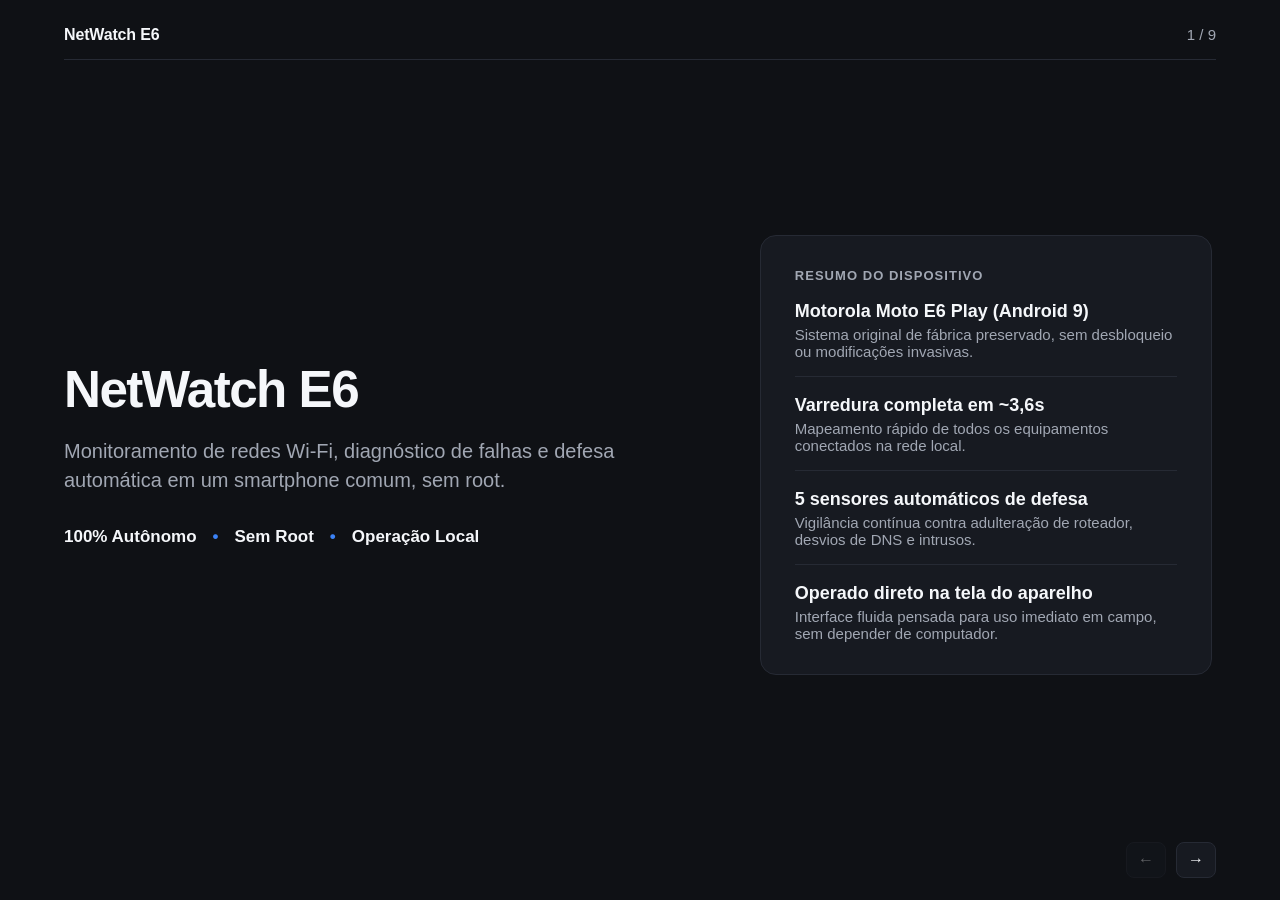
==== commit c37e951a: "fix: ajuste de layout vertical, paddings e espacamento nos 9 slides para evitar cortes" ====
--- a/index.html
+++ b/index.html
@@ -44,7 +44,7 @@
       height: 100vh;
       max-width: 1680px;
       margin: 0 auto;
-      padding: 36px 64px 28px;
+      padding: 24px 64px 20px;
     }
 
     /* Topo minimalista */
@@ -55,7 +55,7 @@
       height: 36px;
       flex-shrink: 0;
       border-bottom: 1px solid var(--border);
-      padding-bottom: 16px;
+      padding-bottom: 14px;
     }
 
     .brand {
@@ -72,12 +72,12 @@
       font-variant-numeric: tabular-nums;
     }
 
-    /* Área principal 16:9 bem preenchida */
+    /* Área principal 16:9 alinhada ao topo com respiro seguro */
     .stage {
       position: relative;
       flex: 1;
       display: flex;
-      align-items: center;
+      align-items: stretch;
       width: 100%;
       overflow: hidden;
     }
@@ -87,12 +87,20 @@
       inset: 0;
       display: flex;
       flex-direction: column;
-      justify-content: center;
+      justify-content: flex-start;
       opacity: 0;
       pointer-events: none;
       transform: translateY(10px);
       transition: opacity 0.28s ease, transform 0.28s ease;
-      padding: 24px 0;
+      padding: 26px 4px 16px 0;
+      overflow-y: auto;
+      scrollbar-width: thin;
+      scrollbar-color: var(--border) transparent;
+    }
+
+    .slide[data-index="0"],
+    .slide[data-index="8"] {
+      justify-content: center;
     }
 
     .slide.active {
@@ -103,22 +111,23 @@
 
     /* Tipografia */
     .slide-header {
-      margin-bottom: 32px;
+      margin-bottom: 22px;
+      flex-shrink: 0;
     }
 
     .slide-title {
-      font-size: clamp(36px, 3.2vw, 50px);
+      font-size: clamp(30px, 2.6vw, 42px);
       font-weight: 700;
       letter-spacing: -0.025em;
-      line-height: 1.12;
-      color: var(--text);
-      margin-bottom: 12px;
+      line-height: 1.14;
+      color: var(--text);
+      margin-bottom: 8px;
     }
 
     .slide-lead {
-      font-size: clamp(19px, 1.45vw, 23px);
-      color: var(--text-muted);
-      line-height: 1.45;
+      font-size: clamp(17px, 1.3vw, 20px);
+      color: var(--text-muted);
+      line-height: 1.42;
       max-width: 980px;
       font-weight: 400;
     }
@@ -128,29 +137,29 @@
       background-color: var(--surface);
       border: 1px solid var(--border);
       border-radius: 14px;
-      padding: 32px 36px;
+      padding: 24px 28px;
     }
 
     .card-title {
-      font-size: clamp(21px, 1.55vw, 25px);
+      font-size: clamp(19px, 1.4vw, 23px);
       font-weight: 600;
       color: var(--text);
       letter-spacing: -0.015em;
-      margin-bottom: 12px;
+      margin-bottom: 10px;
       line-height: 1.25;
     }
 
     .card-text {
-      font-size: clamp(18px, 1.3vw, 21px);
-      color: var(--text-muted);
-      line-height: 1.55;
+      font-size: clamp(16px, 1.18vw, 19px);
+      color: var(--text-muted);
+      line-height: 1.5;
     }
 
     /* Slide 1 - Capa 60% / 40% */
     .hero-grid {
       display: grid;
       grid-template-columns: 1.45fr 1fr;
-      gap: 48px;
+      gap: 40px;
       align-items: stretch;
       width: 100%;
     }
@@ -163,27 +172,27 @@
     }
 
     .hero-title {
-      font-size: clamp(48px, 4.4vw, 68px);
+      font-size: clamp(44px, 4vw, 62px);
       font-weight: 750;
       letter-spacing: -0.03em;
       line-height: 1.05;
-      margin-bottom: 24px;
+      margin-bottom: 20px;
       color: var(--text);
     }
 
     .hero-subtitle {
-      font-size: clamp(22px, 1.75vw, 28px);
+      font-size: clamp(20px, 1.55vw, 25px);
       line-height: 1.45;
       color: var(--text-muted);
-      margin-bottom: 40px;
+      margin-bottom: 32px;
       font-weight: 400;
     }
 
     .hero-pillars {
       display: flex;
       align-items: center;
-      gap: 18px;
-      font-size: clamp(18px, 1.3vw, 21px);
+      gap: 16px;
+      font-size: clamp(17px, 1.2vw, 20px);
       font-weight: 600;
       color: var(--text);
     }
@@ -199,26 +208,26 @@
       background-color: var(--surface);
       border: 1px solid var(--border);
       border-radius: 16px;
-      padding: 40px;
+      padding: 32px 34px;
     }
 
     .summary-label {
-      font-size: 14px;
+      font-size: 13px;
       font-weight: 600;
       text-transform: uppercase;
       letter-spacing: 0.08em;
       color: var(--text-muted);
-      margin-bottom: 24px;
+      margin-bottom: 18px;
     }
 
     .summary-list {
       display: flex;
       flex-direction: column;
-      gap: 24px;
+      gap: 18px;
     }
 
     .summary-item {
-      padding-bottom: 22px;
+      padding-bottom: 16px;
       border-bottom: 1px solid var(--border);
     }
 
@@ -228,22 +237,22 @@
     }
 
     .summary-item-title {
-      font-size: clamp(20px, 1.45vw, 24px);
-      font-weight: 600;
-      color: var(--text);
-      margin-bottom: 6px;
+      font-size: clamp(18px, 1.3vw, 21px);
+      font-weight: 600;
+      color: var(--text);
+      margin-bottom: 4px;
     }
 
     .summary-item-desc {
-      font-size: clamp(17px, 1.2vw, 19px);
-      color: var(--text-muted);
-    }
-
-    /* Slide 2 & Slide 6 - Duas colunas */
+      font-size: clamp(15px, 1.1vw, 17.5px);
+      color: var(--text-muted);
+    }
+
+    /* Slide 2 & Slide 8 - Duas colunas */
     .two-col {
       display: grid;
       grid-template-columns: 1fr 1fr;
-      gap: 36px;
+      gap: 28px;
       width: 100%;
       align-items: stretch;
     }
@@ -252,19 +261,19 @@
       background-color: var(--surface);
       border: 1px solid var(--border);
       border-radius: 16px;
-      padding: 42px 44px;
+      padding: 28px 32px;
       display: flex;
       flex-direction: column;
-      justify-content: space-between;
+      justify-content: flex-start;
     }
 
     .col-tag {
-      font-size: 14px;
+      font-size: 13px;
       font-weight: 600;
       text-transform: uppercase;
       letter-spacing: 0.08em;
       color: var(--accent);
-      margin-bottom: 18px;
+      margin-bottom: 12px;
     }
 
     .col-tag.neutral {
@@ -272,33 +281,33 @@
     }
 
     .col-heading {
-      font-size: clamp(26px, 2vw, 32px);
+      font-size: clamp(21px, 1.65vw, 26px);
       font-weight: 650;
       letter-spacing: -0.02em;
       color: var(--text);
-      margin-bottom: 20px;
+      margin-bottom: 14px;
       line-height: 1.25;
     }
 
     .col-body {
-      font-size: clamp(19px, 1.4vw, 22px);
-      color: var(--text-muted);
-      line-height: 1.6;
+      font-size: clamp(17px, 1.25vw, 20px);
+      color: var(--text-muted);
+      line-height: 1.55;
     }
 
     .clean-list {
       list-style: none;
       display: flex;
       flex-direction: column;
-      gap: 18px;
-      margin-top: 8px;
+      gap: 12px;
+      margin-top: 4px;
     }
 
     .clean-list li {
-      font-size: clamp(18px, 1.3vw, 21px);
-      color: var(--text-muted);
-      line-height: 1.5;
-      padding-left: 22px;
+      font-size: clamp(16px, 1.15vw, 18.5px);
+      color: var(--text-muted);
+      line-height: 1.45;
+      padding-left: 20px;
       position: relative;
     }
 
@@ -311,9 +320,9 @@
       content: "";
       position: absolute;
       left: 0;
-      top: 11px;
-      width: 7px;
-      height: 7px;
+      top: 9px;
+      width: 6px;
+      height: 6px;
       border-radius: 50%;
       background-color: var(--accent);
     }
@@ -326,7 +335,7 @@
     .topology-layout {
       display: grid;
       grid-template-columns: 2.25fr 1fr;
-      gap: 32px;
+      gap: 24px;
       width: 100%;
       align-items: stretch;
     }
@@ -335,7 +344,7 @@
       background-color: var(--surface);
       border: 1px solid var(--border);
       border-radius: 16px;
-      padding: 24px 28px 20px;
+      padding: 18px 24px 16px;
       display: flex;
       flex-direction: column;
       justify-content: space-between;
@@ -352,7 +361,7 @@
     .topology-svg {
       width: 100%;
       height: auto;
-      max-height: 360px;
+      max-height: 300px;
       overflow: visible;
     }
 
@@ -360,16 +369,16 @@
       display: flex;
       align-items: center;
       justify-content: space-between;
-      gap: 16px;
-      padding-top: 16px;
+      gap: 14px;
+      padding-top: 14px;
       border-top: 1px solid var(--border);
-      margin-top: 10px;
+      margin-top: 8px;
     }
 
     .topo-mode-buttons {
       display: flex;
       align-items: center;
-      gap: 10px;
+      gap: 8px;
     }
 
     .topo-mode-btn {
@@ -377,8 +386,8 @@
       color: var(--text-muted);
       border: 1px solid var(--border);
       border-radius: 8px;
-      padding: 9px 15px;
-      font-size: 15px;
+      padding: 8px 13px;
+      font-size: 14px;
       font-weight: 500;
       font-family: var(--font);
       cursor: pointer;
@@ -397,7 +406,7 @@
     }
 
     .topo-mode-caption {
-      font-size: 15px;
+      font-size: 14px;
       color: var(--text-muted);
       text-align: right;
     }
@@ -406,14 +415,14 @@
       background-color: var(--surface);
       border: 1px solid var(--border);
       border-radius: 16px;
-      padding: 32px 34px;
+      padding: 24px 28px;
       display: flex;
       flex-direction: column;
       justify-content: space-between;
     }
 
     .topo-side-item {
-      padding-bottom: 22px;
+      padding-bottom: 16px;
       border-bottom: 1px solid var(--border);
     }
 
@@ -423,17 +432,17 @@
     }
 
     .topo-side-title {
-      font-size: clamp(19px, 1.35vw, 22px);
-      font-weight: 600;
-      color: var(--text);
-      margin-bottom: 8px;
+      font-size: clamp(17px, 1.25vw, 20px);
+      font-weight: 600;
+      color: var(--text);
+      margin-bottom: 6px;
       line-height: 1.3;
     }
 
     .topo-side-desc {
-      font-size: clamp(16px, 1.15vw, 18px);
-      color: var(--text-muted);
-      line-height: 1.5;
+      font-size: clamp(15px, 1.08vw, 17px);
+      color: var(--text-muted);
+      line-height: 1.45;
     }
 
     @keyframes dashFlow {
@@ -457,11 +466,11 @@
       opacity: 1;
     }
 
-    /* Slide 3 - 5 Telas do App (Interativo) */
+    /* Slide 4 - 5 Telas do App (Interativo) */
     .tabs-layout {
       display: grid;
-      grid-template-columns: 380px 1fr;
-      gap: 36px;
+      grid-template-columns: 340px 1fr;
+      gap: 28px;
       width: 100%;
       align-items: stretch;
     }
@@ -469,14 +478,14 @@
     .tab-buttons {
       display: flex;
       flex-direction: column;
-      gap: 12px;
+      gap: 10px;
     }
 
     .tab-btn {
       background-color: var(--surface);
       border: 1px solid var(--border);
       border-radius: 12px;
-      padding: 20px 24px;
+      padding: 16px 22px;
       text-align: left;
       cursor: pointer;
       transition: background-color 0.18s ease, border-color 0.18s ease;
@@ -497,12 +506,12 @@
     }
 
     .tab-btn-name {
-      font-size: clamp(18px, 1.3vw, 21px);
+      font-size: clamp(17px, 1.25vw, 20px);
       font-weight: 600;
     }
 
     .tab-btn-num {
-      font-size: 15px;
+      font-size: 14px;
       font-weight: 500;
       color: var(--text-muted);
     }
@@ -515,41 +524,41 @@
       background-color: var(--surface);
       border: 1px solid var(--border);
       border-radius: 16px;
-      padding: 44px 48px;
+      padding: 32px 38px;
       display: flex;
       flex-direction: column;
       justify-content: space-between;
     }
 
     .tab-panel-label {
-      font-size: 14px;
+      font-size: 13px;
       font-weight: 600;
       text-transform: uppercase;
       letter-spacing: 0.08em;
       color: var(--accent);
-      margin-bottom: 14px;
+      margin-bottom: 10px;
     }
 
     .tab-panel-title {
-      font-size: clamp(28px, 2.2vw, 36px);
+      font-size: clamp(24px, 1.9vw, 32px);
       font-weight: 700;
       letter-spacing: -0.02em;
       color: var(--text);
-      margin-bottom: 18px;
+      margin-bottom: 14px;
     }
 
     .tab-panel-desc {
-      font-size: clamp(20px, 1.5vw, 24px);
-      color: var(--text-muted);
-      line-height: 1.55;
-      margin-bottom: 32px;
+      font-size: clamp(18px, 1.35vw, 21px);
+      color: var(--text-muted);
+      line-height: 1.5;
+      margin-bottom: 24px;
     }
 
     .tab-highlights {
       display: grid;
       grid-template-columns: 1fr 1fr;
       gap: 20px;
-      padding-top: 28px;
+      padding-top: 22px;
       border-top: 1px solid var(--border);
     }
 
@@ -560,68 +569,68 @@
     }
 
     .tab-highlight-title {
-      font-size: 18px;
+      font-size: 17px;
       font-weight: 600;
       color: var(--text);
     }
 
     .tab-highlight-text {
-      font-size: 17px;
+      font-size: 16px;
       color: var(--text-muted);
       line-height: 1.45;
     }
 
-    /* Slide 4 - Descoberta Rápida */
+    /* Slide 5 - Descoberta Rápida */
     .metrics-row {
       display: grid;
       grid-template-columns: repeat(3, 1fr);
-      gap: 28px;
-      margin-bottom: 28px;
+      gap: 24px;
+      margin-bottom: 22px;
     }
 
     .metric-card {
       background-color: var(--surface);
       border: 1px solid var(--border);
       border-radius: 14px;
-      padding: 32px 36px;
+      padding: 24px 28px;
     }
 
     .metric-value {
-      font-size: clamp(40px, 3.4vw, 54px);
+      font-size: clamp(34px, 2.9vw, 46px);
       font-weight: 750;
       letter-spacing: -0.03em;
       color: var(--text);
-      margin-bottom: 10px;
+      margin-bottom: 8px;
       line-height: 1;
     }
 
     .metric-caption {
-      font-size: clamp(18px, 1.3vw, 21px);
+      font-size: clamp(16px, 1.2vw, 19px);
       color: var(--text-muted);
       line-height: 1.4;
     }
 
     /* Slide 6 - Proteção de Escopo em Redes Grandes */
     .scope-flow-bar {
-      margin-top: 24px;
+      margin-top: 20px;
       background-color: var(--surface);
       border: 1px solid var(--border);
       border-radius: 14px;
-      padding: 22px 28px;
+      padding: 18px 24px;
       display: grid;
       grid-template-columns: 1fr auto 1fr auto 1.25fr;
       align-items: center;
-      gap: 20px;
+      gap: 18px;
     }
 
     .scope-step {
       display: flex;
       flex-direction: column;
-      gap: 6px;
+      gap: 4px;
     }
 
     .scope-step-label {
-      font-size: 13px;
+      font-size: 12.5px;
       font-weight: 600;
       text-transform: uppercase;
       letter-spacing: 0.08em;
@@ -633,44 +642,44 @@
     }
 
     .scope-step-value {
-      font-size: clamp(18px, 1.3vw, 21px);
-      font-weight: 600;
-      color: var(--text);
-      line-height: 1.35;
+      font-size: clamp(17px, 1.22vw, 20px);
+      font-weight: 600;
+      color: var(--text);
+      line-height: 1.3;
     }
 
     .scope-step-sub {
-      font-size: 15px;
+      font-size: 14.5px;
       color: var(--text-muted);
     }
 
     .scope-arrow {
-      font-size: 20px;
+      font-size: 18px;
       color: var(--text-muted);
       padding: 0 4px;
       user-select: none;
     }
 
-    /* Slide 5 - Defesa Automática MITRE ATT&CK */
+    /* Slide 7 - Defesa Automática MITRE ATT&CK */
     .sensors-top-row {
       display: grid;
       grid-template-columns: repeat(3, 1fr);
-      gap: 22px;
-      margin-bottom: 22px;
+      gap: 18px;
+      margin-bottom: 18px;
     }
 
     .sensors-bottom-row {
       display: grid;
       grid-template-columns: repeat(2, 1fr);
-      gap: 22px;
-      margin-bottom: 24px;
+      gap: 18px;
+      margin-bottom: 18px;
     }
 
     .sensor-card {
       background-color: var(--surface);
       border: 1px solid var(--border);
       border-radius: 14px;
-      padding: 24px 28px;
+      padding: 20px 24px;
       display: flex;
       flex-direction: column;
       justify-content: space-between;
@@ -680,40 +689,40 @@
       display: flex;
       align-items: baseline;
       justify-content: space-between;
-      gap: 12px;
-      margin-bottom: 10px;
+      gap: 10px;
+      margin-bottom: 8px;
     }
 
     .sensor-title {
-      font-size: clamp(19px, 1.35vw, 22px);
+      font-size: clamp(17px, 1.25vw, 20px);
       font-weight: 600;
       color: var(--text);
       letter-spacing: -0.01em;
     }
 
     .mitre-code {
-      font-size: 14px;
+      font-size: 13px;
       font-weight: 600;
       color: var(--accent);
       white-space: nowrap;
     }
 
     .sensor-desc {
-      font-size: clamp(17px, 1.18vw, 19px);
-      color: var(--text-muted);
-      line-height: 1.5;
-    }
-
-    /* Barra de demonstração de alerta no Slide 5 */
+      font-size: clamp(15px, 1.1vw, 17.5px);
+      color: var(--text-muted);
+      line-height: 1.45;
+    }
+
+    /* Barra de demonstração de alerta no Slide 7 */
     .demo-bar {
       background-color: var(--surface);
       border: 1px solid var(--border);
       border-radius: 14px;
-      padding: 18px 28px;
+      padding: 14px 24px;
       display: flex;
       align-items: center;
       justify-content: space-between;
-      gap: 24px;
+      gap: 20px;
     }
 
     .demo-status-group {
@@ -1197,16 +1206,16 @@
 
       <!-- Slide 6 — Proteção de Escopo em Redes Grandes -->
       <section class="slide" data-index="5">
-        <div class="slide-header" style="margin-bottom: 24px;">
+        <div class="slide-header">
           <h2 class="slide-title">Proteção de Escopo em Redes Grandes</h2>
           <p class="slide-lead">Como o NetWatch E6 evita travamentos quando conectado a redes corporativas ou públicas com milhares de dispositivos.</p>
         </div>
 
         <div class="two-col">
-          <div class="col-card" style="padding: 32px 36px;">
+          <div class="col-card">
             <div>
               <div class="col-tag neutral">O Risco (Redes /22, /20 ou /16)</div>
-              <h3 class="col-heading" style="font-size: clamp(22px, 1.7vw, 27px); margin-bottom: 16px;">Faixas extensas podem conter até 65.534 endereços IP</h3>
+              <h3 class="col-heading">Faixas extensas podem conter até 65.534 endereços IP</h3>
               <ul class="clean-list neutral-list">
                 <li>Em redes grandes — como empresas, shoppings ou universidades — uma única faixa pode abranger até <strong>65.534 endereços IP</strong> (/16).</li>
                 <li>Tentar varrer todos os endereços de uma só vez em um smartphone comum causaria demora excessiva, alto consumo de bateria e travamento por falta de memória.</li>
@@ -1214,10 +1223,10 @@
             </div>
           </div>
 
-          <div class="col-card" style="padding: 32px 36px;">
+          <div class="col-card">
             <div>
               <div class="col-tag">A Solução (Teto Automático /24)</div>
-              <h3 class="col-heading" style="font-size: clamp(22px, 1.7vw, 27px); margin-bottom: 16px;">Limite inteligente para o bloco local de 254 endereços</h3>
+              <h3 class="col-heading">Limite inteligente para o bloco local de 254 endereços</h3>
               <ul class="clean-list">
                 <li>O sistema identifica automaticamente quando a rede é maior que /24 e aplica um <strong>limite de escopo</strong> imediato.</li>
                 <li>Em vez de varrer dezenas de milhares de IPs, ele recorta a varredura apenas para o <strong>bloco local de 254 endereços</strong> onde o aparelho está conectado.</li>
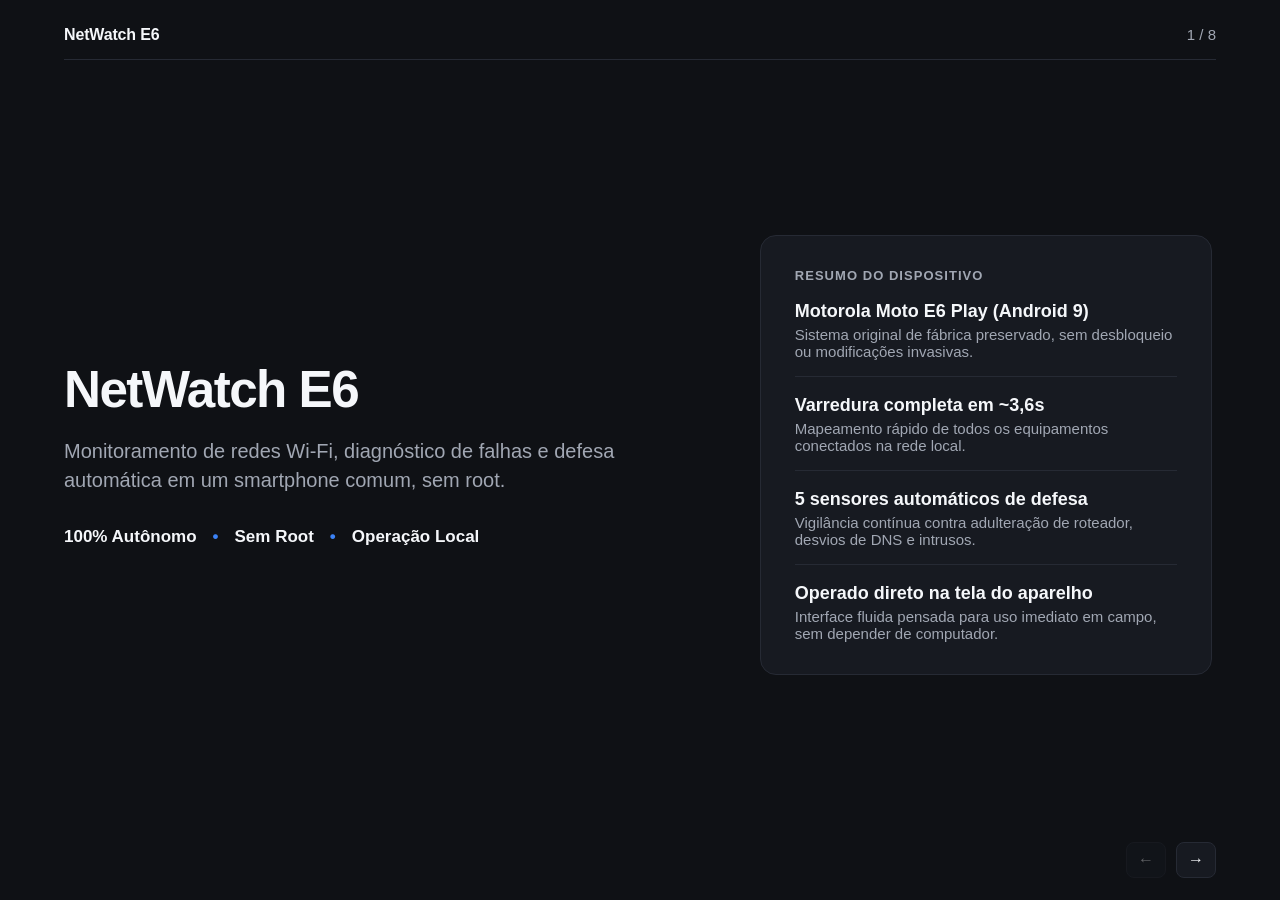
==== commit 9b125bae: "feat: slide unificado Como a Descoberta Funciona na Pratica com explicacao IPv6" ====
--- a/index.html
+++ b/index.html
@@ -99,7 +99,7 @@
     }
 
     .slide[data-index="0"],
-    .slide[data-index="8"] {
+    .slide[data-index="7"] {
       justify-content: center;
     }
 
@@ -891,7 +891,7 @@
   <div class="deck">
     <header class="topbar">
       <div class="brand">NetWatch E6</div>
-      <div class="slide-counter" id="slideCounter">1 / 9</div>
+      <div class="slide-counter" id="slideCounter">1 / 8</div>
     </header>
 
     <main class="stage">
@@ -1166,11 +1166,11 @@
         </div>
       </section>
 
-      <!-- Slide 5 — Descoberta Rápida e Inteligente -->
+      <!-- Slide 5 — Como a Descoberta Funciona na Prática -->
       <section class="slide" data-index="4">
         <div class="slide-header">
-          <h2 class="slide-title">Descoberta Rápida e Inteligente</h2>
-          <p class="slide-lead">Varredura em duas etapas para detectar entradas e saídas quase em tempo real sem sobrecarregar a rede.</p>
+          <h2 class="slide-title">Como a Descoberta Funciona na Prática</h2>
+          <p class="slide-lead">Varredura rápida, identificação precisa e proteção automática de escopo para manter o desempenho estável em qualquer rede.</p>
         </div>
 
         <div class="metrics-row">
@@ -1180,7 +1180,7 @@
           </div>
           <div class="metric-card">
             <div class="metric-value">~3,6s</div>
-            <div class="metric-caption">Varredura completa da rede local</div>
+            <div class="metric-caption">Varredura completa da rede local (/24)</div>
           </div>
           <div class="metric-card">
             <div class="metric-value">16 portas</div>
@@ -1190,79 +1190,22 @@
 
         <div class="two-col">
           <div class="card">
-            <h3 class="card-title">Encontra aparelhos que bloqueiam ping</h3>
+            <h3 class="card-title">Detecção sem ping e teto automático /24</h3>
             <p class="card-text">
-              Combina testes rápidos de conexão TCP, consultas UDP e a tabela interna de rede do sistema para detectar celulares modernos e computadores mesmo quando o firewall bloqueia respostas tradicionais.
+              Combina testes TCP, UDP e tabela do sistema para achar aparelhos com firewall ativo, identificando fabricantes mesmo com MAC aleatório. Em redes grandes (/16 ou /20), recorta a busca para o bloco local de 254 IPs (/24) para evitar lentidão.
             </p>
           </div>
           <div class="card">
-            <h3 class="card-title">Identificação precisa</h3>
+            <h3 class="card-title">Como o NetWatch E6 age em redes IPv6?</h3>
             <p class="card-text">
-              Cruza o fabricante do endereço MAC com a resposta real dos serviços abertos na rede, garantindo identificação confiável de roteadores, servidores e terminais mesmo quando há uso de MAC aleatório.
+              A varredura ativa é focada em IPv4, onde uma rede local (/24) tem 254 endereços e é mapeada em ~3,6s. No IPv6 (/64), são cerca de 18 quintilhões de endereços, tornando inviável varrer IP por IP. Como redes atuais usam IPv4 e IPv6 juntos, o monitoramento opera normalmente pelo IPv4; em redes exclusivamente IPv6, o sistema não varre a faixa e depende apenas da tabela passiva de vizinhos (NDP).
             </p>
           </div>
         </div>
       </section>
 
-      <!-- Slide 6 — Proteção de Escopo em Redes Grandes -->
+      <!-- Slide 6 — Defesa Automática em Tempo Real (MITRE ATT&CK) -->
       <section class="slide" data-index="5">
-        <div class="slide-header">
-          <h2 class="slide-title">Proteção de Escopo em Redes Grandes</h2>
-          <p class="slide-lead">Como o NetWatch E6 evita travamentos quando conectado a redes corporativas ou públicas com milhares de dispositivos.</p>
-        </div>
-
-        <div class="two-col">
-          <div class="col-card">
-            <div>
-              <div class="col-tag neutral">O Risco (Redes /22, /20 ou /16)</div>
-              <h3 class="col-heading">Faixas extensas podem conter até 65.534 endereços IP</h3>
-              <ul class="clean-list neutral-list">
-                <li>Em redes grandes — como empresas, shoppings ou universidades — uma única faixa pode abranger até <strong>65.534 endereços IP</strong> (/16).</li>
-                <li>Tentar varrer todos os endereços de uma só vez em um smartphone comum causaria demora excessiva, alto consumo de bateria e travamento por falta de memória.</li>
-              </ul>
-            </div>
-          </div>
-
-          <div class="col-card">
-            <div>
-              <div class="col-tag">A Solução (Teto Automático /24)</div>
-              <h3 class="col-heading">Limite inteligente para o bloco local de 254 endereços</h3>
-              <ul class="clean-list">
-                <li>O sistema identifica automaticamente quando a rede é maior que /24 e aplica um <strong>limite de escopo</strong> imediato.</li>
-                <li>Em vez de varrer dezenas de milhares de IPs, ele recorta a varredura apenas para o <strong>bloco local de 254 endereços</strong> onde o aparelho está conectado.</li>
-                <li><strong>Resultado:</strong> o ciclo continua previsível (<strong>~3,6 segundos</strong>), com uso estável de memória e bateria.</li>
-              </ul>
-            </div>
-          </div>
-        </div>
-
-        <div class="scope-flow-bar">
-          <div class="scope-step">
-            <span class="scope-step-label">1. Rede detectada</span>
-            <span class="scope-step-value">10.0.0.0/16</span>
-            <span class="scope-step-sub">65.534 endereços possíveis</span>
-          </div>
-
-          <div class="scope-arrow">→</div>
-
-          <div class="scope-step">
-            <span class="scope-step-label">2. IP do NetWatch E6</span>
-            <span class="scope-step-value">10.0.15.42</span>
-            <span class="scope-step-sub">Segmento ativo identificado</span>
-          </div>
-
-          <div class="scope-arrow">→</div>
-
-          <div class="scope-step">
-            <span class="scope-step-label accent">3. Recorte automático aplicado</span>
-            <span class="scope-step-value">10.0.15.1 até 10.0.15.254</span>
-            <span class="scope-step-sub">Varre apenas 254 IPs em ~3,6s</span>
-          </div>
-        </div>
-      </section>
-
-      <!-- Slide 7 — Defesa Automática em Tempo Real (MITRE ATT&CK) -->
-      <section class="slide" data-index="6">
         <div class="slide-header" style="margin-bottom: 22px;">
           <h2 class="slide-title">Defesa Automática em Tempo Real</h2>
           <p class="slide-lead">Cinco sensores contínuos mapeados à matriz MITRE ATT&CK para detectar ataques e alterações na rede local.</p>
@@ -1349,8 +1292,8 @@
         </div>
       </section>
 
-      <!-- Slide 8 — Segurança, Autonomia e Limites Transparentes -->
-      <section class="slide" data-index="7">
+      <!-- Slide 7 — Segurança, Autonomia e Limites Transparentes -->
+      <section class="slide" data-index="6">
         <div class="slide-header">
           <h2 class="slide-title">Segurança, Autonomia e Limites Transparentes</h2>
           <p class="slide-lead">Operação isolada no próprio aparelho com clareza total sobre o alcance do monitoramento sem root.</p>
@@ -1384,8 +1327,8 @@
         </div>
       </section>
 
-      <!-- Slide 9 — Encerramento -->
-      <section class="slide" data-index="8">
+      <!-- Slide 8 — Encerramento -->
+      <section class="slide" data-index="7">
         <div class="closing-wrap">
           <h2 class="closing-statement">
             NetWatch E6 — Visibilidade, diagnóstico e defesa de rede na palma da mão, sem root e sem depender de computador.
